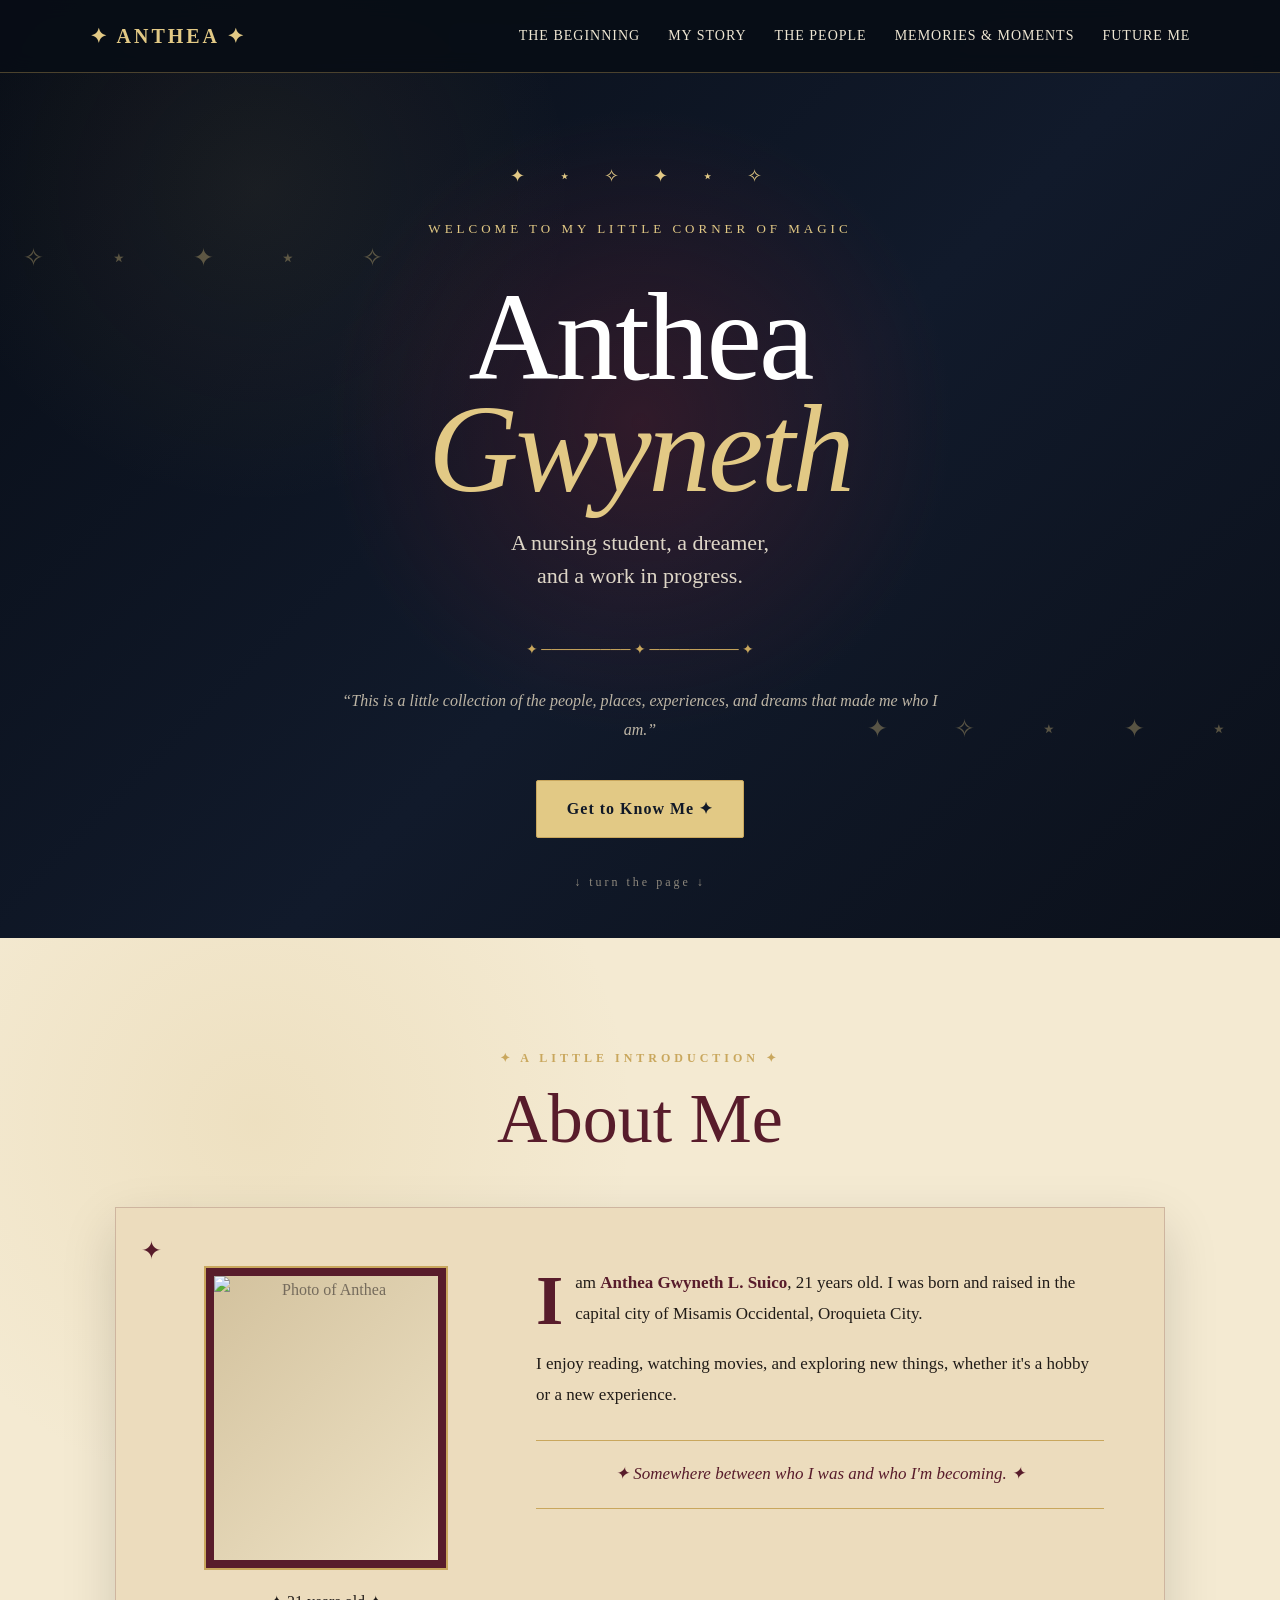
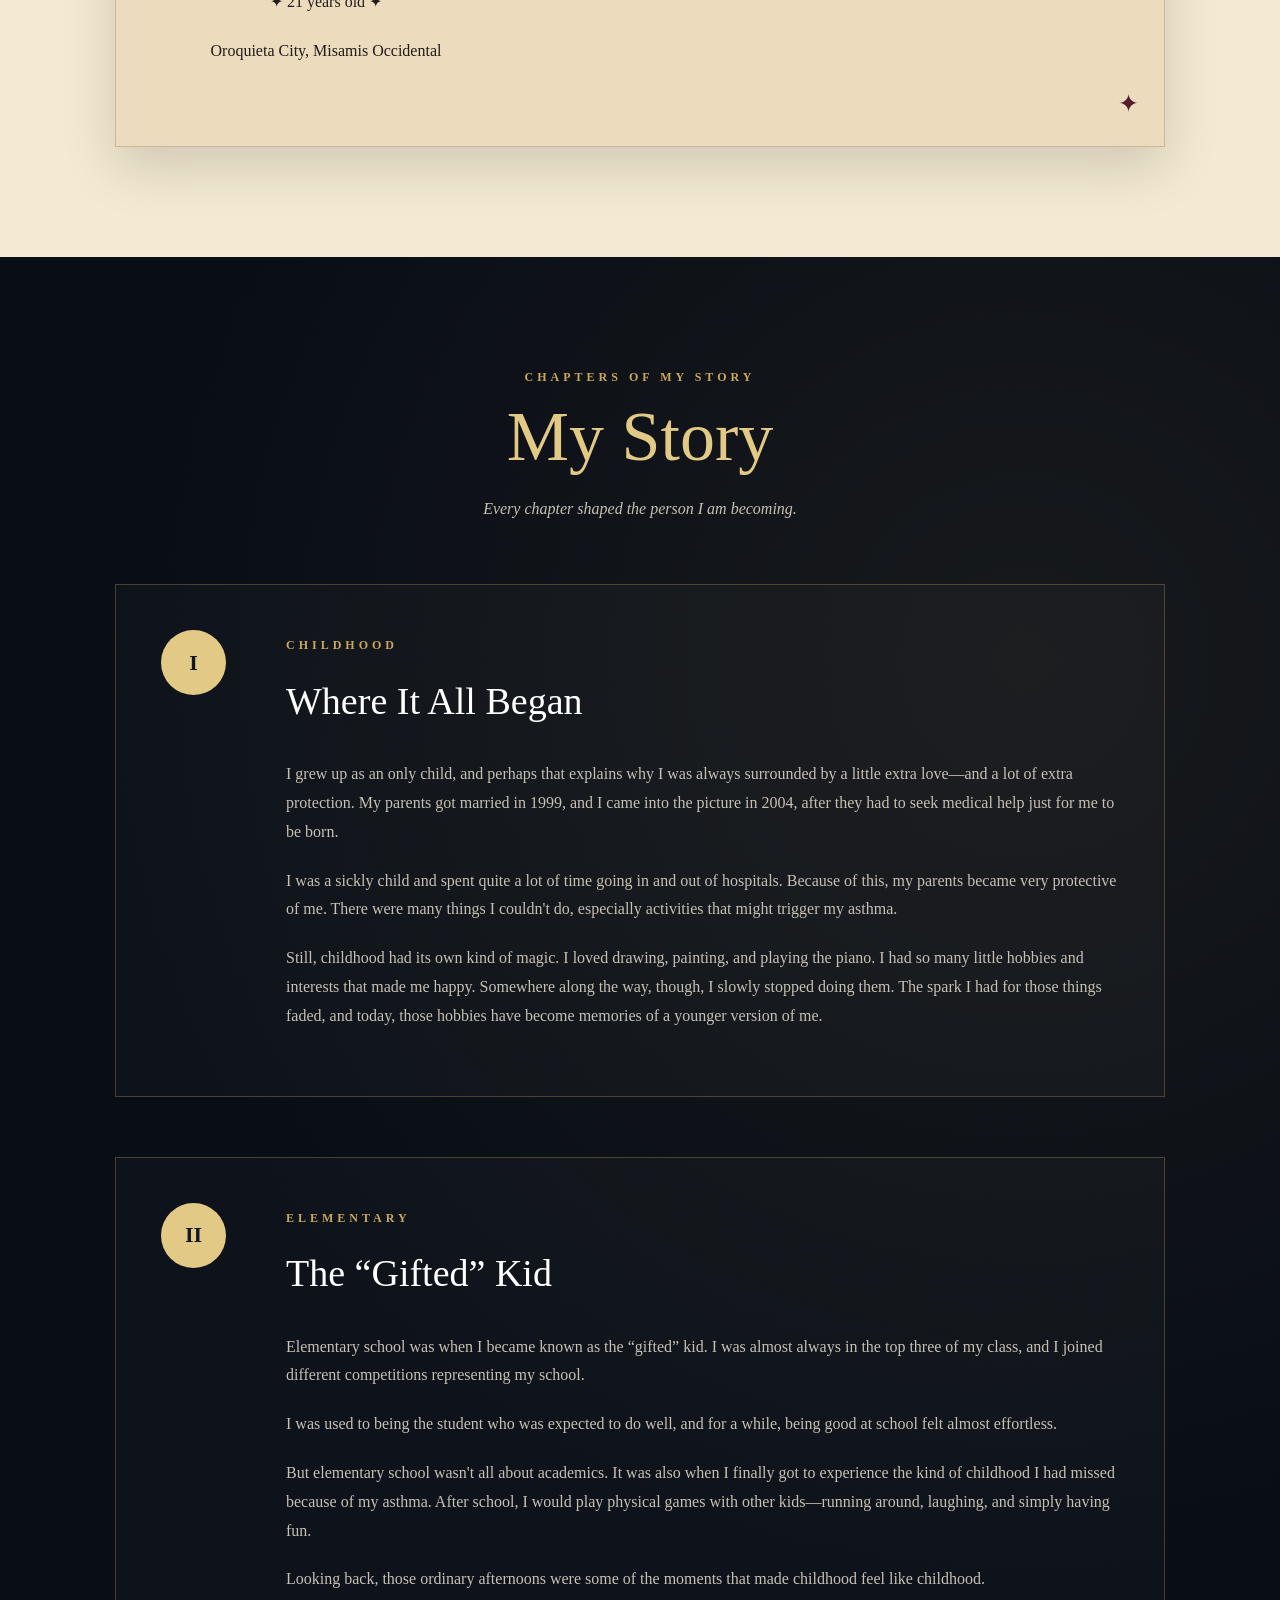
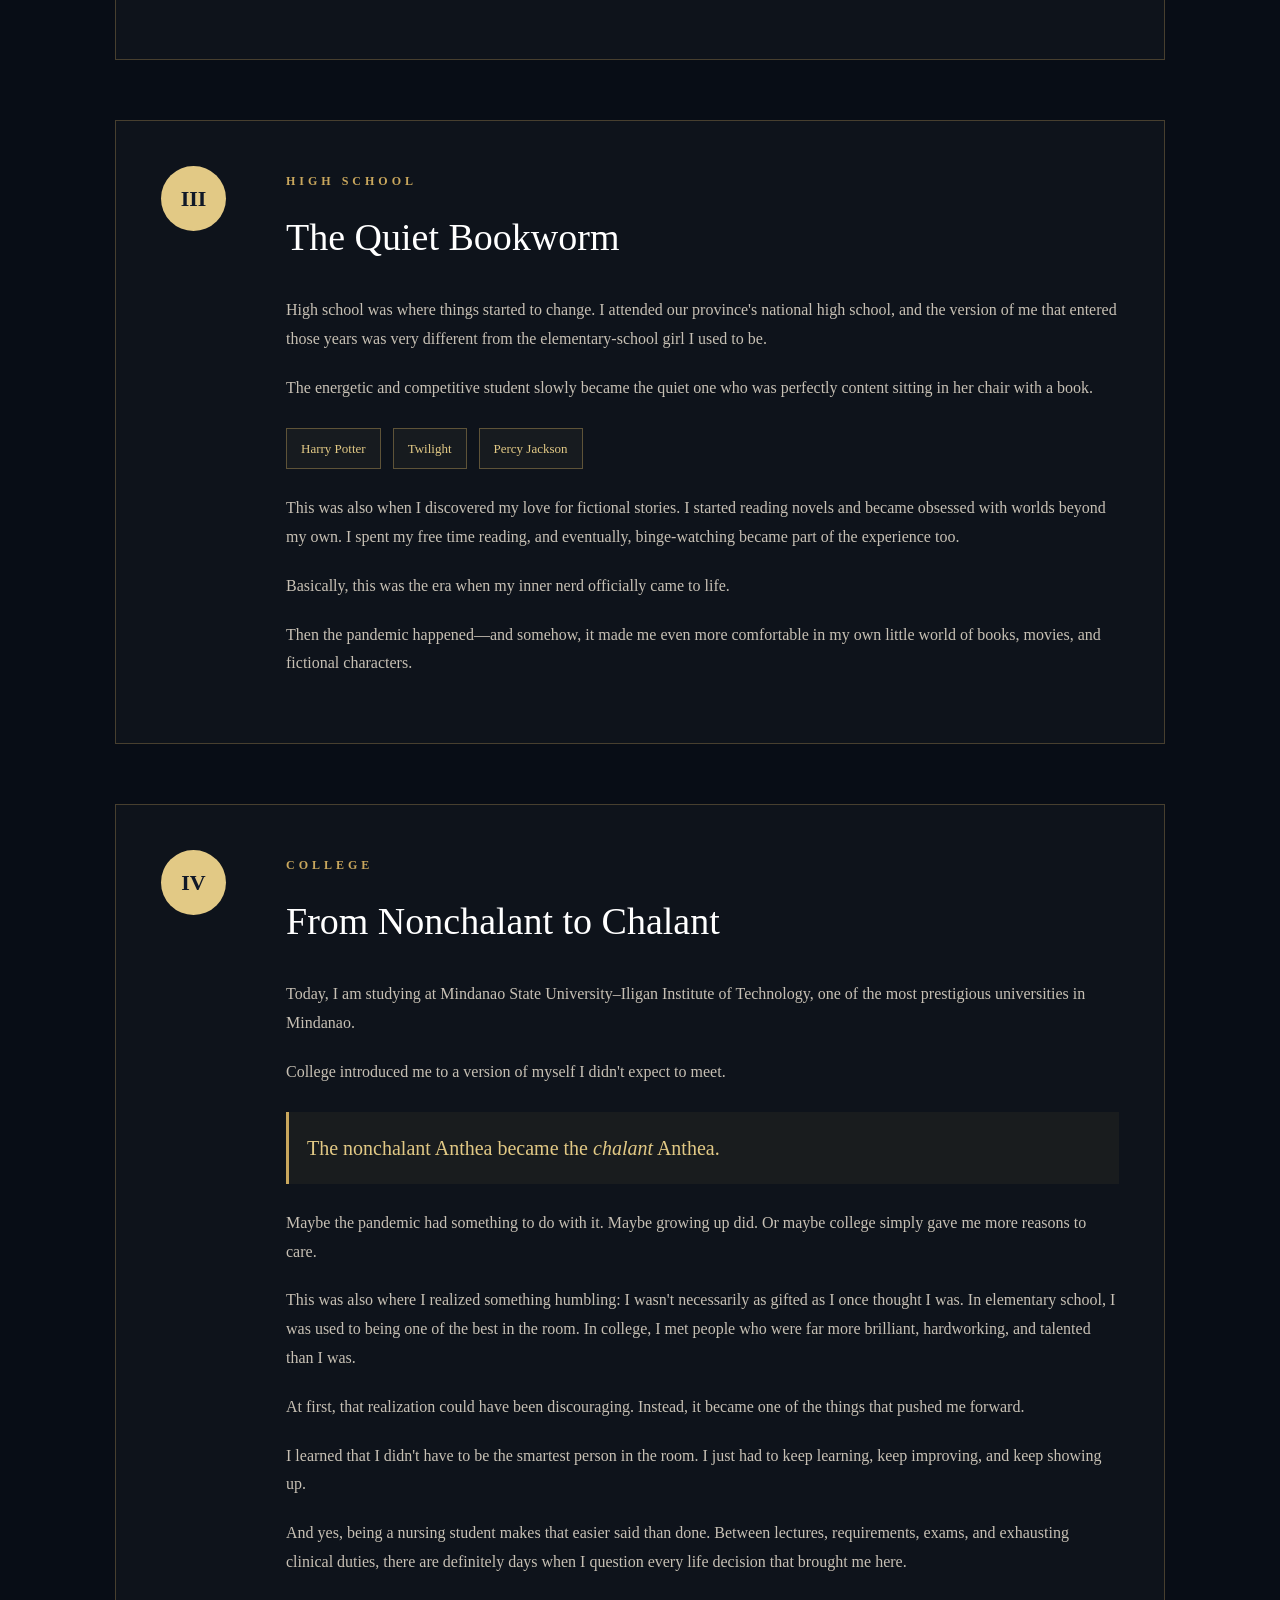
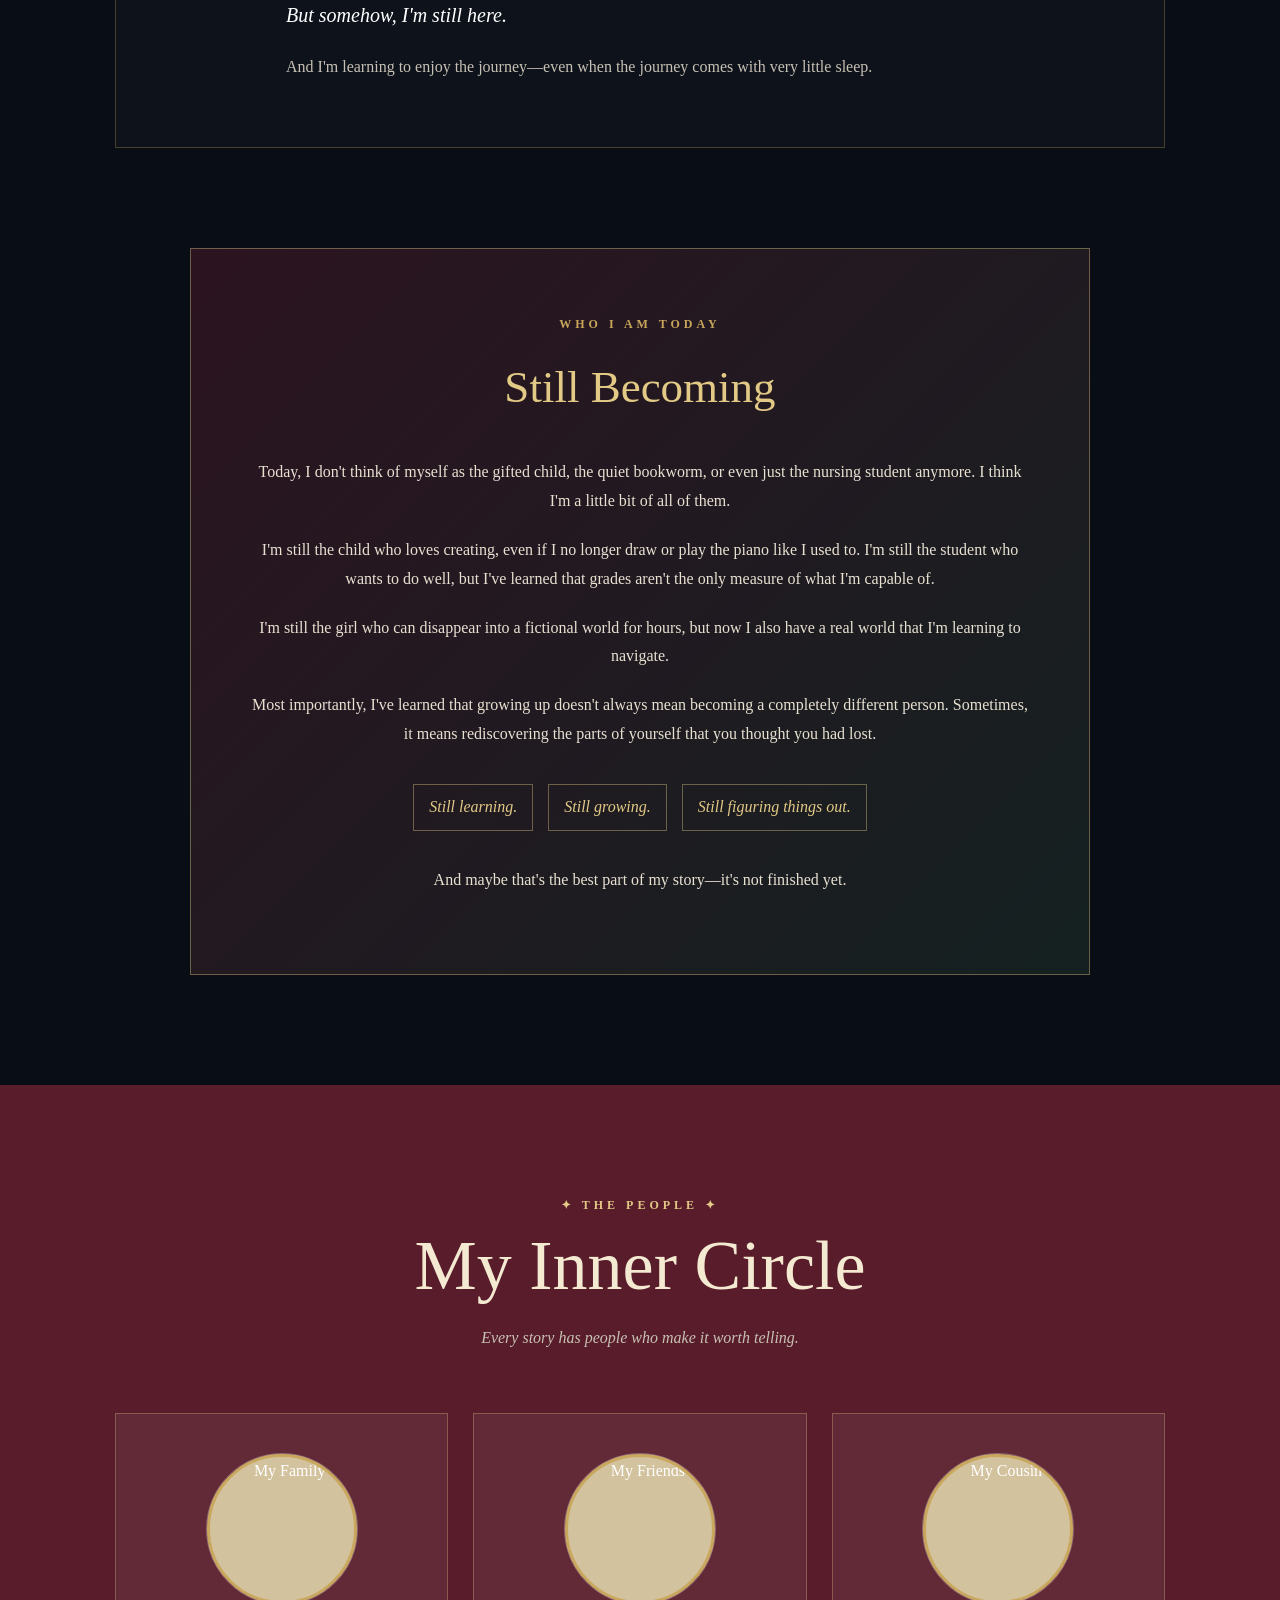
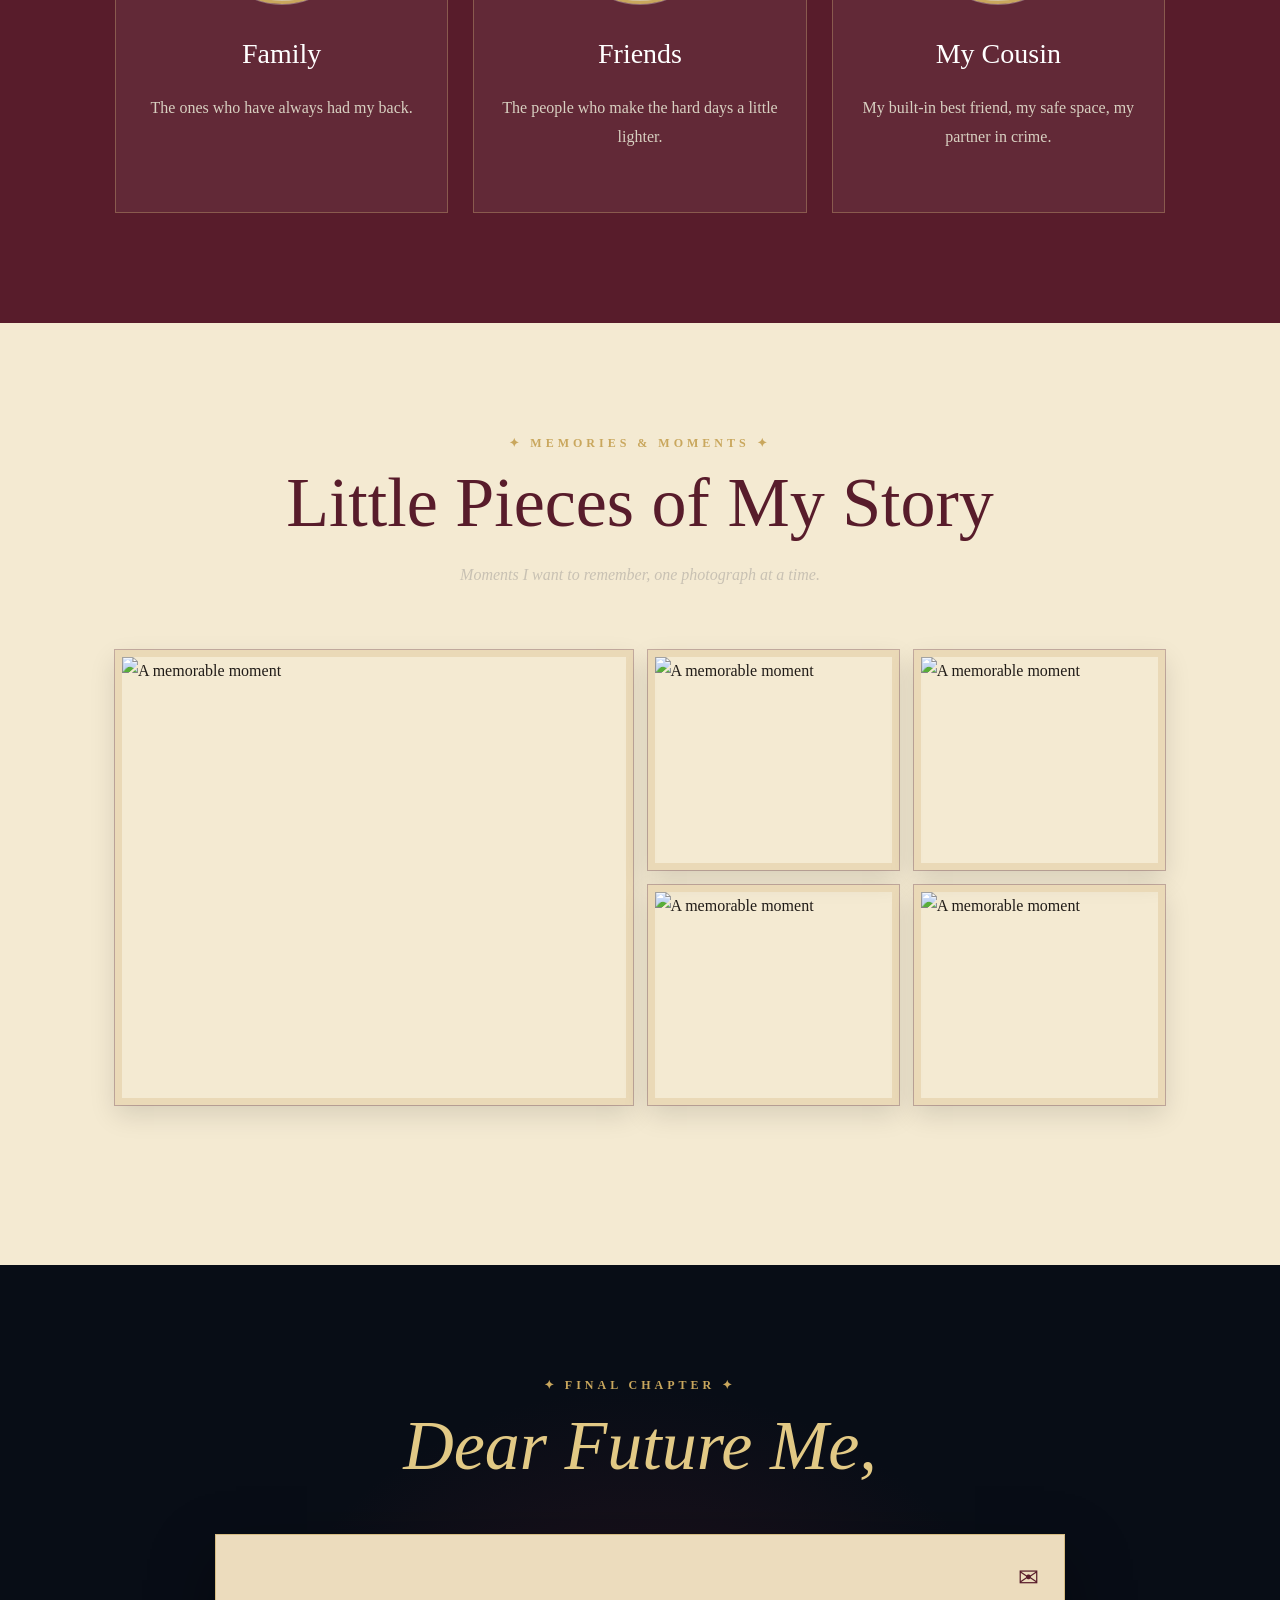
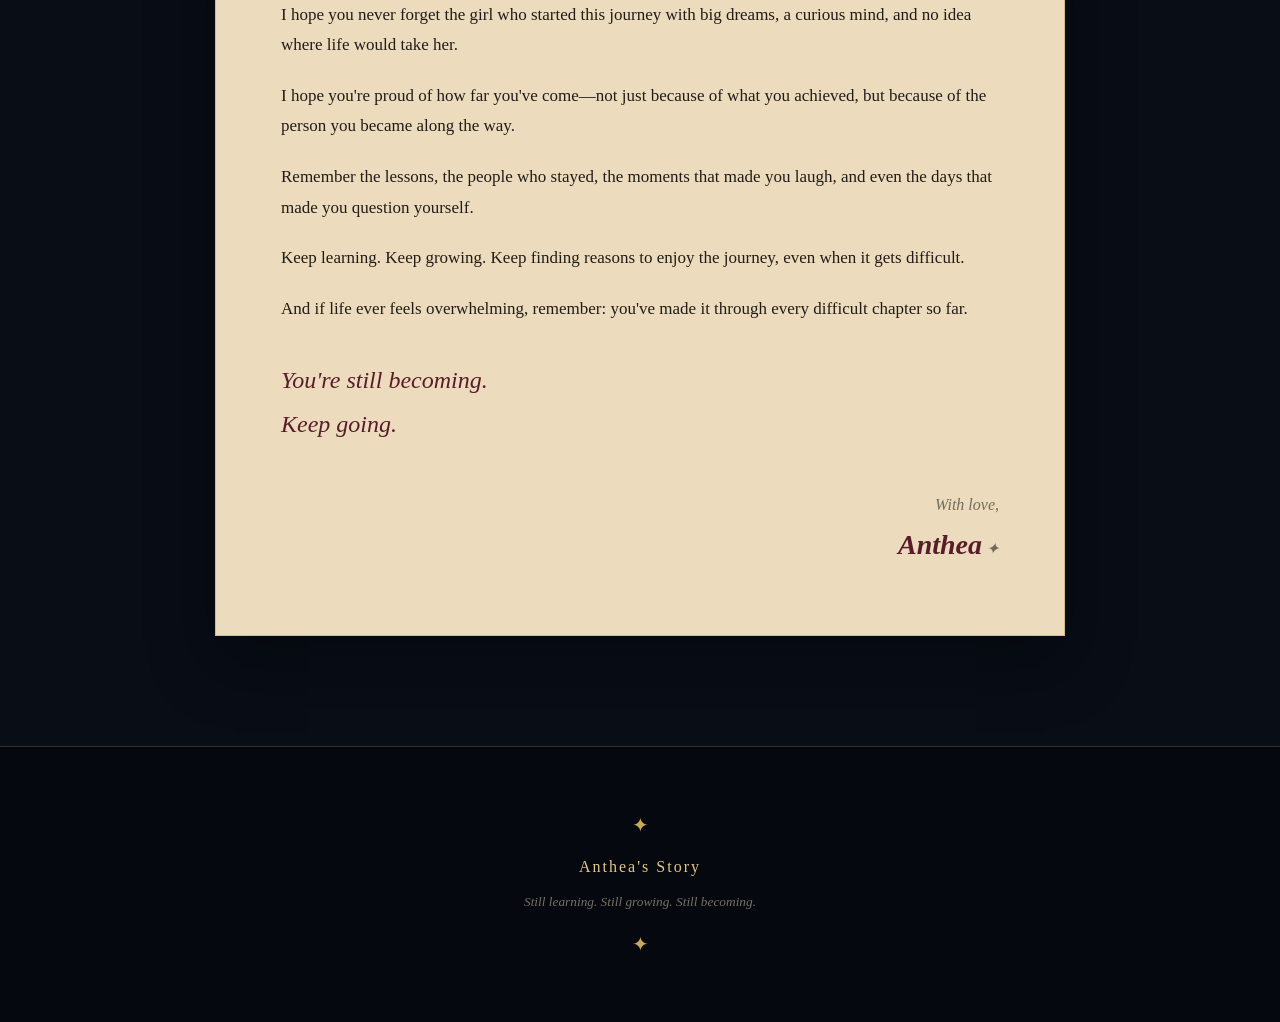
==== index.html @ e130914e "Add files via upload" ====
<!DOCTYPE html>
<html lang="en">

<head>
    <meta charset="UTF-8">
    <meta name="viewport" content="width=device-width, initial-scale=1.0">

    <title>Anthea's Story ✦</title>

    <link rel="stylesheet" href="style.css">
</head>

<body>

    <!-- ================= NAVIGATION ================= -->

    <header class="navbar">

        <a href="#home" class="logo">
            ✦ ANTHEA ✦
        </a>

        <nav>
            <a href="#home">The Beginning</a>
            <a href="#story">My Story</a>
            <a href="#people">The People</a>
            <a href="#gallery">Memories & Moments</a>
            <a href="#future">Future Me</a>
        </nav>

    </header>


    <!-- ================= HOME ================= -->

    <main>

        <section id="home" class="hero">

            <div class="stars">✦　⋆　✧　✦　⋆　✧</div>

            <p class="eyebrow">
                WELCOME TO MY LITTLE CORNER OF MAGIC
            </p>

            <h1>
                Anthea<br>
                <span>Gwyneth</span>
            </h1>

            <p class="tagline">
                A nursing student, a dreamer,<br>
                and a work in progress.
            </p>

            <div class="hero-divider">
                ✦ ───────── ✦ ───────── ✦
            </div>

            <p class="intro-quote">
                “This is a little collection of the people,
                places, experiences, and dreams that made me who I am.”
            </p>

            <a href="#about" class="magic-button">
                Get to Know Me ✦
            </a>

            <p class="scroll-hint">
                ↓ turn the page ↓
            </p>

        </section>


        <!-- ================= ABOUT ================= -->

        <section id="about" class="section parchment-section">

            <div class="chapter-label">
                ✦ A LITTLE INTRODUCTION ✦
            </div>

            <h2>About Me</h2>

            <div class="parchment">

                <div class="portrait">

    <div class="portrait-frame">
        <img src="images/anthea.png" alt="Photo of Anthea">
    </div>

    <p>✦ 21 years old ✦</p>
    <p>Oroquieta City, Misamis Occidental</p>

</div>

                <div class="about-text">

                    <p class="drop-cap">I</p>

                    <p>
                        am <strong>Anthea Gwyneth L. Suico</strong>,
                        21 years old. I was born and raised in the
                        capital city of Misamis Occidental,
                        Oroquieta City.
                    </p>

                    <p>
                        I enjoy reading, watching movies, and exploring
                        new things, whether it's a hobby or a new
                        experience.
                    </p>

                    <div class="quote-box">
                        ✦ Somewhere between who I was
                        and who I'm becoming. ✦
                    </div>

                </div>

            </div>

        </section>


        <!-- ================= MY STORY ================= -->

        <section id="story" class="section story-section">

            <div class="chapter-label">
                CHAPTERS OF MY STORY
            </div>

            <h2>My Story</h2>

            <p class="section-subtitle">
                Every chapter shaped the person I am becoming.
            </p>


            <!-- CHILDHOOD -->

            <article class="story-card">

                <div class="chapter-number">
                    I
                </div>

                <div class="story-content">

                    <span class="story-era">
                        CHILDHOOD
                    </span>

                    <h3>Where It All Began</h3>

                    <p>
                        I grew up as an only child, and perhaps that
                        explains why I was always surrounded by a little
                        extra love—and a lot of extra protection.
                        My parents got married in 1999, and I came into
                        the picture in 2004, after they had to seek
                        medical help just for me to be born.
                    </p>

                    <p>
                        I was a sickly child and spent quite a lot of
                        time going in and out of hospitals. Because of
                        this, my parents became very protective of me.
                        There were many things I couldn't do, especially
                        activities that might trigger my asthma.
                    </p>

                    <p>
                        Still, childhood had its own kind of magic.
                        I loved drawing, painting, and playing the piano.
                        I had so many little hobbies and interests that
                        made me happy. Somewhere along the way, though,
                        I slowly stopped doing them. The spark I had for
                        those things faded, and today, those hobbies have
                        become memories of a younger version of me.
                    </p>

                </div>

            </article>


            <!-- ELEMENTARY -->

            <article class="story-card reverse">

                <div class="chapter-number">
                    II
                </div>

                <div class="story-content">

                    <span class="story-era">
                        ELEMENTARY
                    </span>

                    <h3>The “Gifted” Kid</h3>

                    <p>
                        Elementary school was when I became known as the
                        “gifted” kid. I was almost always in the top three
                        of my class, and I joined different competitions
                        representing my school.
                    </p>

                    <p>
                        I was used to being the student who was expected
                        to do well, and for a while, being good at school
                        felt almost effortless.
                    </p>

                    <p>
                        But elementary school wasn't all about academics.
                        It was also when I finally got to experience the
                        kind of childhood I had missed because of my
                        asthma. After school, I would play physical games
                        with other kids—running around, laughing, and
                        simply having fun.
                    </p>

                    <p>
                        Looking back, those ordinary afternoons were some
                        of the moments that made childhood feel like
                        childhood.
                    </p>

                </div>

            </article>


            <!-- HIGH SCHOOL -->

            <article class="story-card">

                <div class="chapter-number">
                    III
                </div>

                <div class="story-content">

                    <span class="story-era">
                        HIGH SCHOOL
                    </span>

                    <h3>The Quiet Bookworm</h3>

                    <p>
                        High school was where things started to change.
                        I attended our province's national high school,
                        and the version of me that entered those years
                        was very different from the elementary-school
                        girl I used to be.
                    </p>

                    <p>
                        The energetic and competitive student slowly
                        became the quiet one who was perfectly content
                        sitting in her chair with a book.
                    </p>

                    <div class="magic-list">
                        <span>Harry Potter</span>
                        <span>Twilight</span>
                        <span>Percy Jackson</span>
                    </div>

                    <p>
                        This was also when I discovered my love for
                        fictional stories. I started reading novels and
                        became obsessed with worlds beyond my own.
                        I spent my free time reading, and eventually,
                        binge-watching became part of the experience too.
                    </p>

                    <p>
                        Basically, this was the era when my inner nerd
                        officially came to life.
                    </p>

                    <p>
                        Then the pandemic happened—and somehow, it made
                        me even more comfortable in my own little world
                        of books, movies, and fictional characters.
                    </p>

                </div>

            </article>


            <!-- COLLEGE -->

            <article class="story-card reverse">

                <div class="chapter-number">
                    IV
                </div>

                <div class="story-content">

                    <span class="story-era">
                        COLLEGE
                    </span>

                    <h3>From Nonchalant to Chalant</h3>

                    <p>
                        Today, I am studying at Mindanao State
                        University–Iligan Institute of Technology,
                        one of the most prestigious universities
                        in Mindanao.
                    </p>

                    <p>
                        College introduced me to a version of myself
                        I didn't expect to meet.
                    </p>

                    <div class="highlight">
                        The nonchalant Anthea became the
                        <em>chalant</em> Anthea.
                    </div>

                    <p>
                        Maybe the pandemic had something to do with it.
                        Maybe growing up did. Or maybe college simply
                        gave me more reasons to care.
                    </p>

                    <p>
                        This was also where I realized something humbling:
                        I wasn't necessarily as gifted as I once thought
                        I was. In elementary school, I was used to being
                        one of the best in the room. In college, I met
                        people who were far more brilliant, hardworking,
                        and talented than I was.
                    </p>

                    <p>
                        At first, that realization could have been
                        discouraging. Instead, it became one of the
                        things that pushed me forward.
                    </p>

                    <p>
                        I learned that I didn't have to be the smartest
                        person in the room. I just had to keep learning,
                        keep improving, and keep showing up.
                    </p>

                    <p>
                        And yes, being a nursing student makes that easier
                        said than done. Between lectures, requirements,
                        exams, and exhausting clinical duties, there are
                        definitely days when I question every life
                        decision that brought me here.
                    </p>

                    <p class="closing-line">
                        But somehow, I'm still here.
                    </p>

                    <p>
                        And I'm learning to enjoy the journey—even when
                        the journey comes with very little sleep.
                    </p>

                </div>

            </article>


            <!-- TODAY -->

            <article class="today-card">

                <span class="story-era">
                    WHO I AM TODAY
                </span>

                <h3>Still Becoming</h3>

                <p>
                    Today, I don't think of myself as the gifted child,
                    the quiet bookworm, or even just the nursing student
                    anymore. I think I'm a little bit of all of them.
                </p>

                <p>
                    I'm still the child who loves creating, even if I no
                    longer draw or play the piano like I used to.
                    I'm still the student who wants to do well, but I've
                    learned that grades aren't the only measure of what
                    I'm capable of.
                </p>

                <p>
                    I'm still the girl who can disappear into a fictional
                    world for hours, but now I also have a real world that
                    I'm learning to navigate.
                </p>

                <p>
                    Most importantly, I've learned that growing up doesn't
                    always mean becoming a completely different person.
                    Sometimes, it means rediscovering the parts of yourself
                    that you thought you had lost.
                </p>

                <div class="still-becoming">

                    <span>Still learning.</span>
                    <span>Still growing.</span>
                    <span>Still figuring things out.</span>

                </div>

                <p>
                    And maybe that's the best part of my story—it's not
                    finished yet.
                </p>

            </article>

        </section>


        <!-- ================= THE PEOPLE ================= -->

<section id="people" class="section people-section">

    <div class="chapter-label">
        ✦ THE PEOPLE ✦
    </div>

    <h2>My Inner Circle</h2>

    <p class="section-subtitle">
        Every story has people who make it worth telling.
    </p>


    <div class="people-grid">

        <div class="person-card">

            <div class="person-image">
                <img src="images/family final.jpeg" alt="My Family">
            </div>

            <h3>Family</h3>

            <p>
                The ones who have always had my back.
            </p>

        </div>


        <div class="person-card">

            <div class="person-image">
                <img src="images/friends.JPG" alt="My Friends">
            </div>

            <h3>Friends</h3>

            <p>
                The people who make the hard days a little lighter.
            </p>

        </div>


        <div class="person-card">

    <div class="person-image">
        <img src="images/cousin.JPG" alt="My Cousin">
    </div>

    <h3>My Cousin</h3>

    <p>
        My built-in best friend, my safe space,
        my partner in crime.
    </p>

</div>

</section>


        <!-- ================= GALLERY ================= -->

        <section id="gallery" class="section gallery-section">

    <div class="chapter-label">
        ✦ MEMORIES & MOMENTS ✦
    </div>

    <h2>Little Pieces of My Story</h2>

    <p class="section-subtitle">
        Moments I want to remember, one photograph at a time.
    </p>

    <div class="gallery-grid">

        <div class="gallery-item large">
            <img src="images/gallery 1.JPG" alt="A memorable moment">
        </div>

        <div class="gallery-item">
            <img src="images/gallery 2.JPG" alt="A memorable moment">
        </div>

        <div class="gallery-item">
            <img src="images/gallery 3.JPG" alt="A memorable moment">
        </div>

        <div class="gallery-item">
            <img src="images/gallery 4.JPG" alt="A memorable moment">
        </div>

        <div class="gallery-item">
            <img src="images/gallery 5.PNG" alt="A memorable moment">
        </div>

    </div>

</section>


        <!-- ================= FUTURE SELF ================= -->

        <section id="future" class="section future-section">

            <div class="chapter-label">
                ✦ FINAL CHAPTER ✦
            </div>

            <h2>Dear Future Me,</h2>

            <div class="letter">

                <p>
                    I hope you never forget the girl who started this
                    journey with big dreams, a curious mind, and no idea
                    where life would take her.
                </p>

                <p>
                    I hope you're proud of how far you've come—not just
                    because of what you achieved, but because of the person
                    you became along the way.
                </p>

                <p>
                    Remember the lessons, the people who stayed, the
                    moments that made you laugh, and even the days that
                    made you question yourself.
                </p>

                <p>
                    Keep learning. Keep growing. Keep finding reasons to
                    enjoy the journey, even when it gets difficult.
                </p>

                <p>
                    And if life ever feels overwhelming, remember:
                    you've made it through every difficult chapter so far.
                </p>

                <p class="letter-ending">
                    You're still becoming.<br>
                    Keep going.
                </p>

                <div class="signature">
                    With love,<br>
                    <strong>Anthea</strong> ✦
                </div>

            </div>

        </section>

    </main>


    <!-- ================= FOOTER ================= -->

    <footer>

        <div class="footer-symbol">
            ✦
        </div>

        <p>
            Anthea's Story
        </p>

        <small>
            Still learning. Still growing. Still becoming.
        </small>

        <div class="footer-symbol">
            ✦
        </div>

    </footer>


</body>
</html>
---- style.css ----
/* =====================================================
   ANTHEA'S MAGICAL JOURNAL
   Harry Potter-inspired / magical academic aesthetic
===================================================== */


/* =========================
   ROOT VARIABLES
========================= */

:root {
    --navy: #101827;
    --deep-navy: #080d16;
    --burgundy: #581c2b;
    --burgundy-light: #7d3042;
    --green: #263d32;
    --gold: #c9a75d;
    --gold-light: #e2c985;
    --cream: #f4ead2;
    --parchment: #ead9b7;
    --ink: #211c18;
    --muted: #756b5c;
}


/* =========================
   RESET
========================= */

* {
    margin: 0;
    padding: 0;
    box-sizing: border-box;
}

html {
    scroll-behavior: smooth;
}

body {
    font-family: Georgia, "Times New Roman", serif;
    color: var(--ink);
    background: var(--deep-navy);
    line-height: 1.8;
}

a {
    text-decoration: none;
}

p {
    margin-bottom: 20px;
}


/* =========================
   NAVIGATION
========================= */

.navbar {
    position: fixed;
    top: 0;
    left: 0;

    width: 100%;

    padding: 18px 7%;

    display: flex;
    justify-content: space-between;
    align-items: center;

    background: rgba(8, 13, 22, 0.94);

    border-bottom: 1px solid rgba(201, 167, 93, 0.35);

    z-index: 1000;

    backdrop-filter: blur(10px);
}

.logo {
    color: var(--gold-light);

    font-size: 20px;
    font-weight: bold;

    letter-spacing: 3px;
}

.navbar nav {
    display: flex;
    gap: 28px;
}

.navbar nav a {
    color: #eee6d3;

    font-size: 14px;

    text-transform: uppercase;

    letter-spacing: 1px;

    transition: 0.3s;
}

.navbar nav a:hover {
    color: var(--gold-light);
}


/* =========================
   HERO
========================= */

.hero {
    min-height: 100vh;

    padding: 160px 20px 100px;

    display: flex;
    flex-direction: column;
    justify-content: center;
    align-items: center;

    text-align: center;

    position: relative;

    overflow: hidden;

    color: white;

    background:
        radial-gradient(
            circle at 50% 45%,
            rgba(88, 28, 43, 0.45),
            transparent 38%
        ),
        radial-gradient(
            circle at 20% 20%,
            rgba(201, 167, 93, 0.08),
            transparent 25%
        ),
        linear-gradient(
            135deg,
            #080d16,
            #111a2b 55%,
            #0b101a
        );
}


/* decorative stars */

.hero::before,
.hero::after {
    content: "✦   ✧   ⋆   ✦   ⋆   ✧";

    position: absolute;

    color: rgba(226, 201, 133, 0.35);

    font-size: 25px;

    letter-spacing: 30px;

    animation: floatStars 8s ease-in-out infinite;
}

.hero::before {
    top: 25%;
    left: -5%;
}

.hero::after {
    bottom: 20%;
    right: -5%;

    animation-delay: 2s;
}

@keyframes floatStars {

    0%,
    100% {
        transform: translateY(0);
        opacity: 0.4;
    }

    50% {
        transform: translateY(-15px);
        opacity: 0.8;
    }
}

.stars {
    color: var(--gold-light);

    font-size: 18px;

    letter-spacing: 8px;

    margin-bottom: 25px;
}

.eyebrow {
    color: var(--gold-light);

    font-size: 13px;

    letter-spacing: 4px;

    text-transform: uppercase;
}

.hero h1 {
    margin: 20px 0;

    font-size: clamp(65px, 10vw, 125px);

    line-height: 0.9;

    font-weight: normal;

    letter-spacing: -3px;
}

.hero h1 span {
    color: var(--gold-light);

    font-style: italic;
}

.tagline {
    font-size: 22px;

    color: #ded6c7;

    line-height: 1.5;
}

.hero-divider {
    color: var(--gold);

    margin: 25px 0;

    font-size: 14px;
}

.intro-quote {
    max-width: 600px;

    color: #bdb5a5;

    font-size: 16px;

    font-style: italic;
}

.magic-button {
    display: inline-block;

    margin-top: 15px;

    padding: 14px 30px;

    color: var(--navy);

    background: var(--gold-light);

    border: 1px solid var(--gold);

    border-radius: 2px;

    font-weight: bold;

    letter-spacing: 1px;

    transition: 0.3s;
}

.magic-button:hover {
    background: white;

    transform: translateY(-3px);

    box-shadow:
        0 0 20px rgba(226, 201, 133, 0.25);
}

.scroll-hint {
    position: absolute;

    bottom: 25px;

    color: #8e887d;

    font-size: 12px;

    letter-spacing: 3px;
}


/* =========================
   GENERAL SECTIONS
========================= */

.section {
    padding: 110px 8%;

    position: relative;
}

.chapter-label {
    margin-bottom: 10px;

    color: var(--gold);

    text-align: center;

    font-size: 12px;

    font-weight: bold;

    letter-spacing: 4px;
}

.section h2 {
    margin-bottom: 20px;

    text-align: center;

    font-size: clamp(40px, 6vw, 70px);

    line-height: 1.1;

    font-weight: normal;

    color: var(--burgundy);
}

.section-subtitle {
    max-width: 650px;

    margin: 0 auto 60px;

    text-align: center;

    color: #c8c1b3;

    font-style: italic;
}


/* =========================
   ABOUT
========================= */

.parchment-section {
    background:
        radial-gradient(
            circle at 20% 20%,
            rgba(201, 167, 93, 0.15),
            transparent 30%
        ),
        var(--cream);
}

.parchment {
    max-width: 1050px;

    margin: 50px auto 0;

    padding: 60px;

    display: grid;

    grid-template-columns: 300px 1fr;

    gap: 60px;

    background:
        linear-gradient(
            rgba(255, 255, 255, 0.08),
            rgba(255, 255, 255, 0.08)
        ),
        var(--parchment);

    border: 1px solid rgba(88, 28, 43, 0.2);

    box-shadow:
        0 20px 50px rgba(0, 0, 0, 0.15);

    position: relative;
}

.parchment::before,
.parchment::after {
    content: "✦";

    position: absolute;

    color: var(--burgundy);

    font-size: 25px;
}

.parchment::before {
    top: 20px;
    left: 25px;
}

.parchment::after {
    bottom: 20px;
    right: 25px;
}

.portrait {
    text-align: center;
}

.portrait-frame {
    width: 240px;
    height: 300px;

    margin: 0 auto 20px;

    display: flex;
    align-items: center;
    justify-content: center;

    color: var(--muted);

    border: 8px solid var(--burgundy);

    outline: 2px solid var(--gold);

    background:
        linear-gradient(
            135deg,
            #d3c29e,
            #eee2c5
        );
}

.portrait-frame img {
    width: 100%;
    height: 100%;
    object-fit: cover;
    display: block;
}
}

.portrait p {
    color: var(--muted);

    font-size: 14px;
}

.about-text {
    position: relative;

    font-size: 17px;
}

.drop-cap {
    float: left;

    margin: 8px 12px 0 0;

    color: var(--burgundy);

    font-size: 70px;

    line-height: 0.7;

    font-weight: bold;
}

.about-text strong {
    color: var(--burgundy);
}

.quote-box {
    margin-top: 30px;

    padding: 18px;

    text-align: center;

    color: var(--burgundy);

    border-top: 1px solid var(--gold);

    border-bottom: 1px solid var(--gold);

    font-style: italic;
}


/* =========================
   STORY
========================= */

.story-section {
    background:
        radial-gradient(
            circle at 80% 10%,
            rgba(201, 167, 93, 0.08),
            transparent 25%
        ),
        var(--deep-navy);

    color: #e8e1d2;
}

.story-section h2 {
    color: var(--gold-light);
}

.story-card {
    max-width: 1050px;

    margin: 60px auto;

    display: grid;

    grid-template-columns: 90px 1fr;

    gap: 35px;

    padding: 45px;

    border: 1px solid rgba(201, 167, 93, 0.3);

    background: rgba(255, 255, 255, 0.025);

    transition: 0.3s;
}

.story-card:hover {
    border-color: rgba(226, 201, 133, 0.7);

    transform: translateY(-4px);
}

.chapter-number {
    width: 65px;
    height: 65px;

    display: flex;
    align-items: center;
    justify-content: center;

    color: var(--navy);

    background: var(--gold-light);

    border-radius: 50%;

    font-family: Georgia, serif;

    font-size: 22px;

    font-weight: bold;
}

.story-era {
    color: var(--gold);

    font-size: 12px;

    font-weight: bold;

    letter-spacing: 4px;
}

.story-content h3 {
    margin: 8px 0 25px;

    color: white;

    font-size: 38px;

    font-weight: normal;
}

.story-content p {
    color: #c7c0b4;

    font-size: 16px;
}

.magic-list {
    display: flex;

    flex-wrap: wrap;

    gap: 12px;

    margin: 25px 0;
}

.magic-list span {
    padding: 8px 14px;

    color: var(--gold-light);

    border: 1px solid rgba(201, 167, 93, 0.4);

    background: rgba(201, 167, 93, 0.05);

    font-size: 13px;
}

.highlight {
    margin: 25px 0;

    padding: 18px;

    color: var(--gold-light);

    border-left: 3px solid var(--gold);

    background: rgba(201, 167, 93, 0.06);

    font-size: 20px;
}

.closing-line {
    color: white !important;

    font-size: 20px !important;

    font-style: italic;
}

.today-card {
    max-width: 900px;

    margin: 100px auto 0;

    padding: 60px;

    text-align: center;

    background:
        linear-gradient(
            135deg,
            rgba(88, 28, 43, 0.45),
            rgba(38, 61, 50, 0.4)
        );

    border: 1px solid rgba(226, 201, 133, 0.4);
}

.today-card h3 {
    margin: 10px 0 30px;

    color: var(--gold-light);

    font-size: 45px;

    font-weight: normal;
}

.still-becoming {
    display: flex;

    justify-content: center;

    flex-wrap: wrap;

    gap: 15px;

    margin: 35px 0;
}

.still-becoming span {
    padding: 8px 15px;

    color: var(--gold-light);

    border: 1px solid rgba(226, 201, 133, 0.4);

    font-style: italic;
}


/* =========================
   PEOPLE
========================= */

.people-section {
    background: var(--burgundy);

    color: white;
}

.people-section .chapter-label {
    color: var(--gold-light);
}

.people-section h2 {
    color: var(--cream);
}

.people-grid {
    max-width: 1050px;

    margin: 50px auto 0;

    display: grid;

    grid-template-columns: repeat(3, 1fr);

    gap: 25px;
}

.person-card {
    padding: 40px 25px;

    text-align: center;

    background: rgba(255, 255, 255, 0.06);

    border: 1px solid rgba(226, 201, 133, 0.3);

    transition: 0.3s;
}

.person-card:hover {
    transform: translateY(-8px);

    background: rgba(255, 255, 255, 0.1);
}

.person-symbol {
    margin-bottom: 20px;

    color: var(--gold-light);

    font-size: 45px;
}

.person-card h3 {
    margin-bottom: 15px;

    color: white;

    font-size: 28px;

    font-weight: normal;
}

.person-card p {
    color: #d8d0c1;
}


/* =========================
   GALLERY
========================= */

.gallery-section {
    background: var(--cream);
}

.gallery-section h2 {
    color: var(--burgundy);
}

.dark-subtitle {
    color: var(--muted);
}

.gallery-grid {
    max-width: 1050px;

    margin: 50px auto;

    display: grid;

    grid-template-columns: repeat(4, 1fr);

    grid-auto-rows: 220px;

    gap: 15px;
}

.gallery-item {
    overflow: hidden;

    border: 7px solid var(--parchment);

    outline: 1px solid rgba(88, 28, 43, 0.3);

    box-shadow: 0 10px 25px rgba(0, 0, 0, 0.12);
}

.gallery-item.large {
    grid-column: span 2;

    grid-row: span 2;
}

.gallery-item img {
    width: 100%;
    height: 100%;
    display: block;
    object-fit: cover;
}

.photo-placeholder {
    width: 100%;
    height: 100%;

    display: flex;
    align-items: center;
    justify-content: center;

    color: var(--muted);

    background:
        repeating-linear-gradient(
            45deg,
            #dfd0ac,
            #dfd0ac 10px,
            #e6d9bb 10px,
            #e6d9bb 20px
        );
}

.photo-placeholder span {
    padding: 10px;

    border: 1px dashed var(--muted);

    font-size: 12px;

    letter-spacing: 3px;
}

.gallery-note {
    text-align: center;

    color: var(--muted);

    font-style: italic;
}


/* =========================
   FUTURE LETTER
========================= */

.future-section {
    background:
        radial-gradient(
            circle at center,
            rgba(88, 28, 43, 0.45),
            transparent 50%
        ),
        var(--deep-navy);

    color: #ddd5c5;
}

.future-section h2 {
    color: var(--gold-light);

    font-style: italic;
}

.letter {
    max-width: 850px;

    margin: 50px auto 0;

    padding: 65px;

    color: var(--ink);

    background:
        linear-gradient(
            rgba(255, 255, 255, 0.08),
            rgba(255, 255, 255, 0.08)
        ),
        var(--parchment);

    border: 1px solid rgba(201, 167, 93, 0.6);

    box-shadow:
        0 25px 60px rgba(0, 0, 0, 0.35);

    position: relative;
}

.letter::before {
    content: "✉";

    position: absolute;

    top: 20px;
    right: 25px;

    color: var(--burgundy);

    font-size: 25px;
}

.letter p {
    font-size: 17px;
}

.letter-ending {
    margin-top: 35px;

    color: var(--burgundy);

    font-size: 24px !important;

    font-style: italic;
}

.signature {
    margin-top: 45px;

    color: var(--muted);

    font-style: italic;

    text-align: right;
}

.signature strong {
    color: var(--burgundy);

    font-size: 28px;
}


/* =========================
   FOOTER
========================= */

footer {
    padding: 50px 20px;

    text-align: center;

    color: #aaa293;

    background: #05080e;

    border-top: 1px solid rgba(201, 167, 93, 0.25);
}

.footer-symbol {
    margin: 10px;

    color: var(--gold);

    font-size: 20px;
}

footer p {
    margin-bottom: 5px;

    color: var(--gold-light);

    letter-spacing: 2px;
}

footer small {
    color: #777166;

    font-style: italic;
}


/* =========================
   RESPONSIVE DESIGN
========================= */

@media (max-width: 900px) {

    .navbar {
        padding: 15px 5%;
    }

    .navbar nav {
        gap: 15px;
    }

    .navbar nav a {
        font-size: 11px;
    }

    .parchment {
        grid-template-columns: 1fr;

        padding: 40px;

        text-align: center;
    }

    .story-card {
        grid-template-columns: 1fr;

        padding: 35px;
    }

    .chapter-number {
        margin: auto;
    }

    .people-grid {
        grid-template-columns: 1fr;
    }

    .gallery-grid {
        grid-template-columns: repeat(2, 1fr);
    }

    .gallery-item.large {
        grid-column: span 2;
    }
}


@media (max-width: 650px) {

    .navbar {
        position: relative;

        flex-direction: column;

        gap: 15px;
    }

    .navbar nav {
        flex-wrap: wrap;

        justify-content: center;

        gap: 12px;
    }

    .hero {
        padding-top: 100px;
    }

    .hero h1 {
        font-size: 65px;
    }

    .tagline {
        font-size: 18px;
    }

    .section {
        padding: 80px 5%;
    }

    .parchment {
        padding: 25px;
    }

    .story-content h3 {
        font-size: 30px;
    }

    .today-card {
        padding: 35px 25px;
    }

    .today-card h3 {
        font-size: 35px;
    }

    .gallery-grid {
        display: grid;

        grid-template-columns: 1fr;

        grid-auto-rows: 220px;
    }

    .gallery-item.large {
        grid-column: span 1;

        grid-row: span 1;
    }

    .letter {
        padding: 35px 25px;
    }

}

/* PEOPLE SECTION IMAGES */

.person-image {
    width: 150px;
    height: 150px;
    margin: 0 auto 25px;

    border-radius: 50%;
    overflow: hidden;

    border: 3px solid var(--gold);
    outline: 1px solid rgba(255, 255, 255, 0.3);

    background: #d3c29e;
}

.person-image img {
    width: 100%;
    height: 100%;

    object-fit: cover;
    display: block;

    transition: transform 0.4s ease;
}

.person-card:hover .person-image img {
    transform: scale(1.08);
}
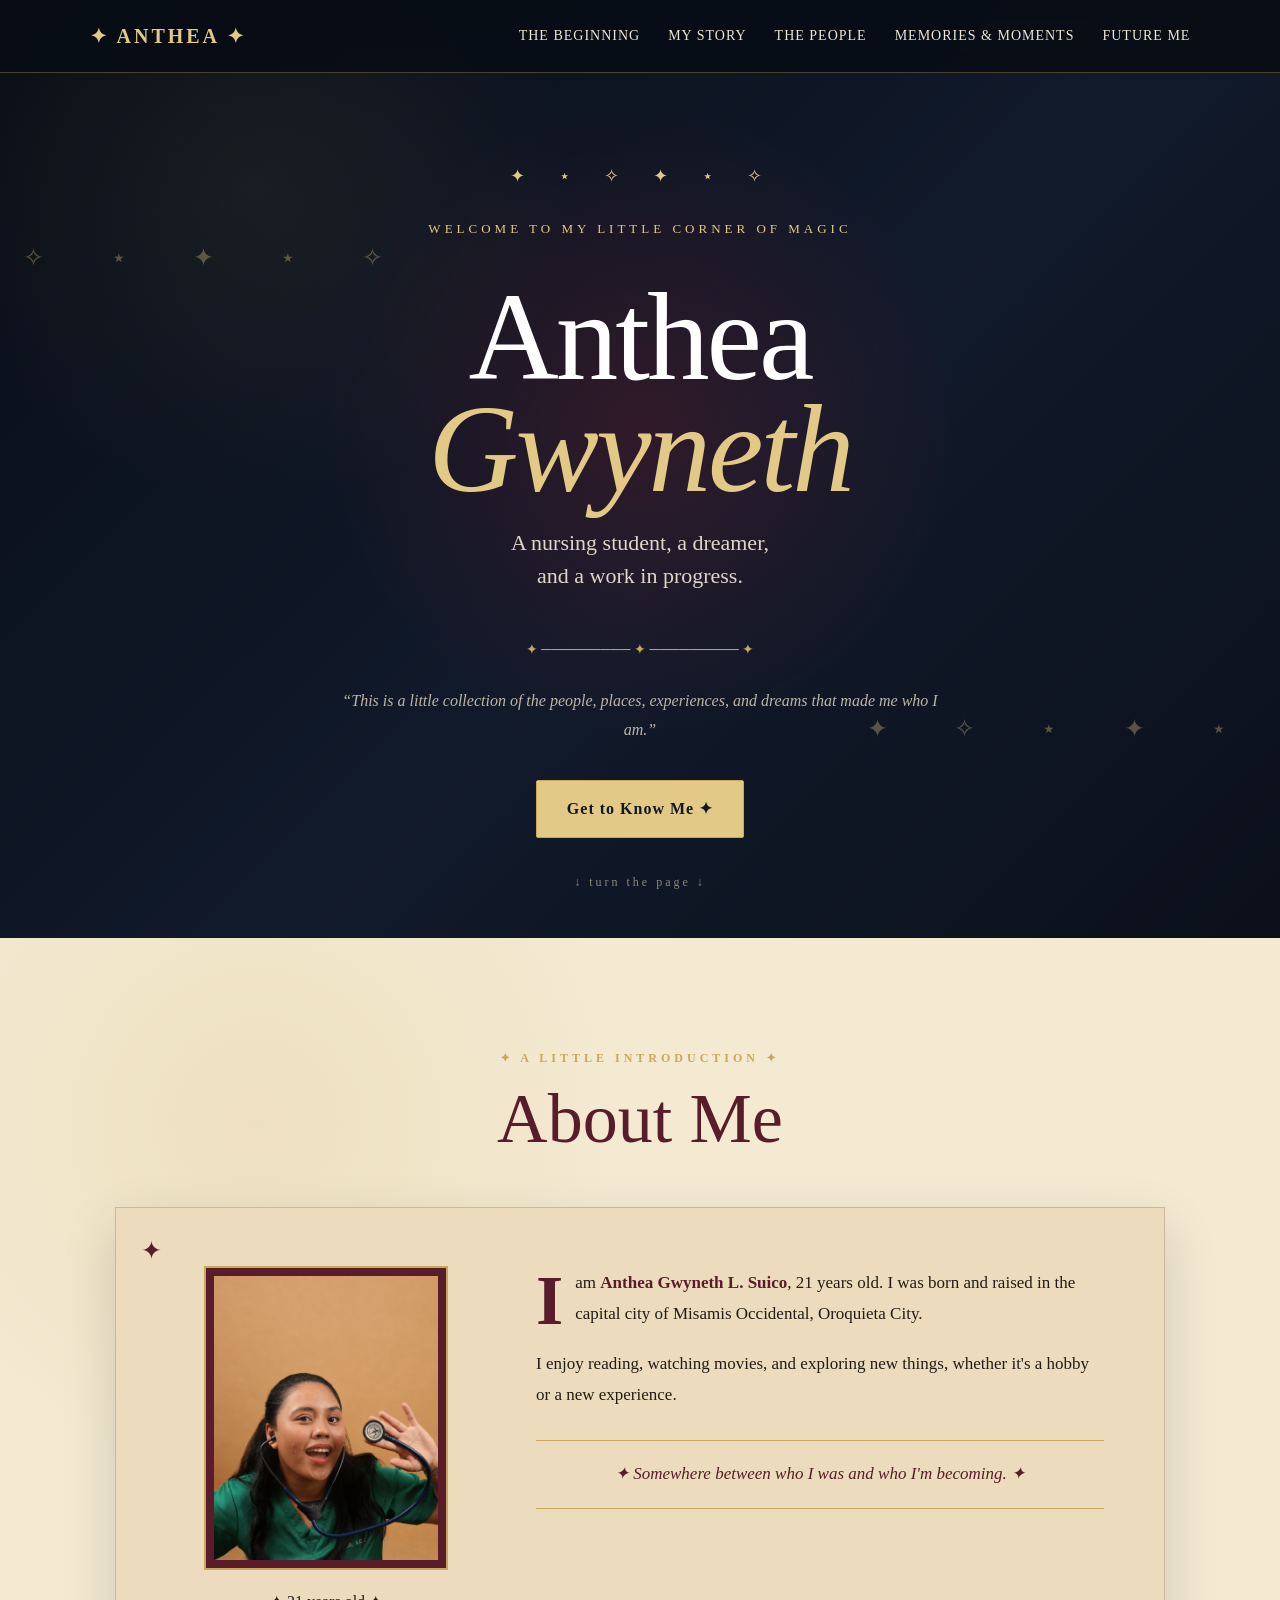
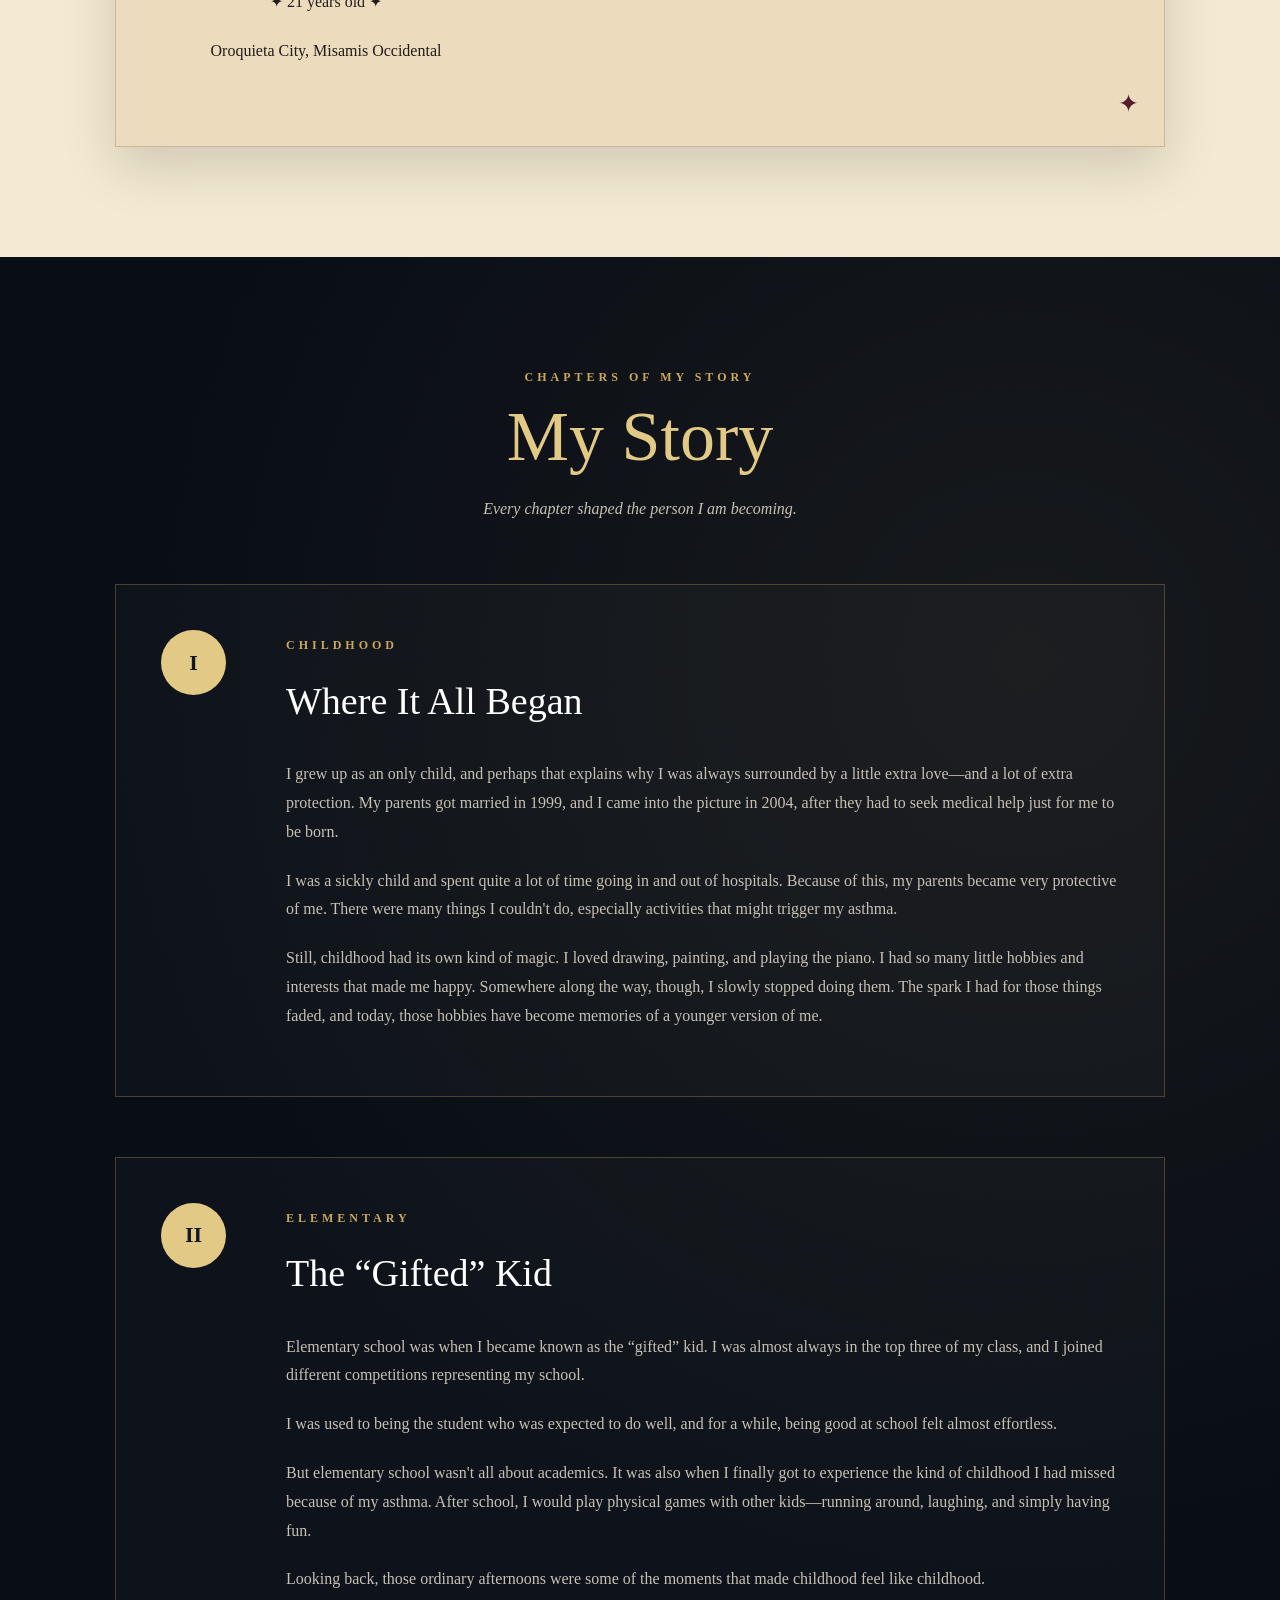
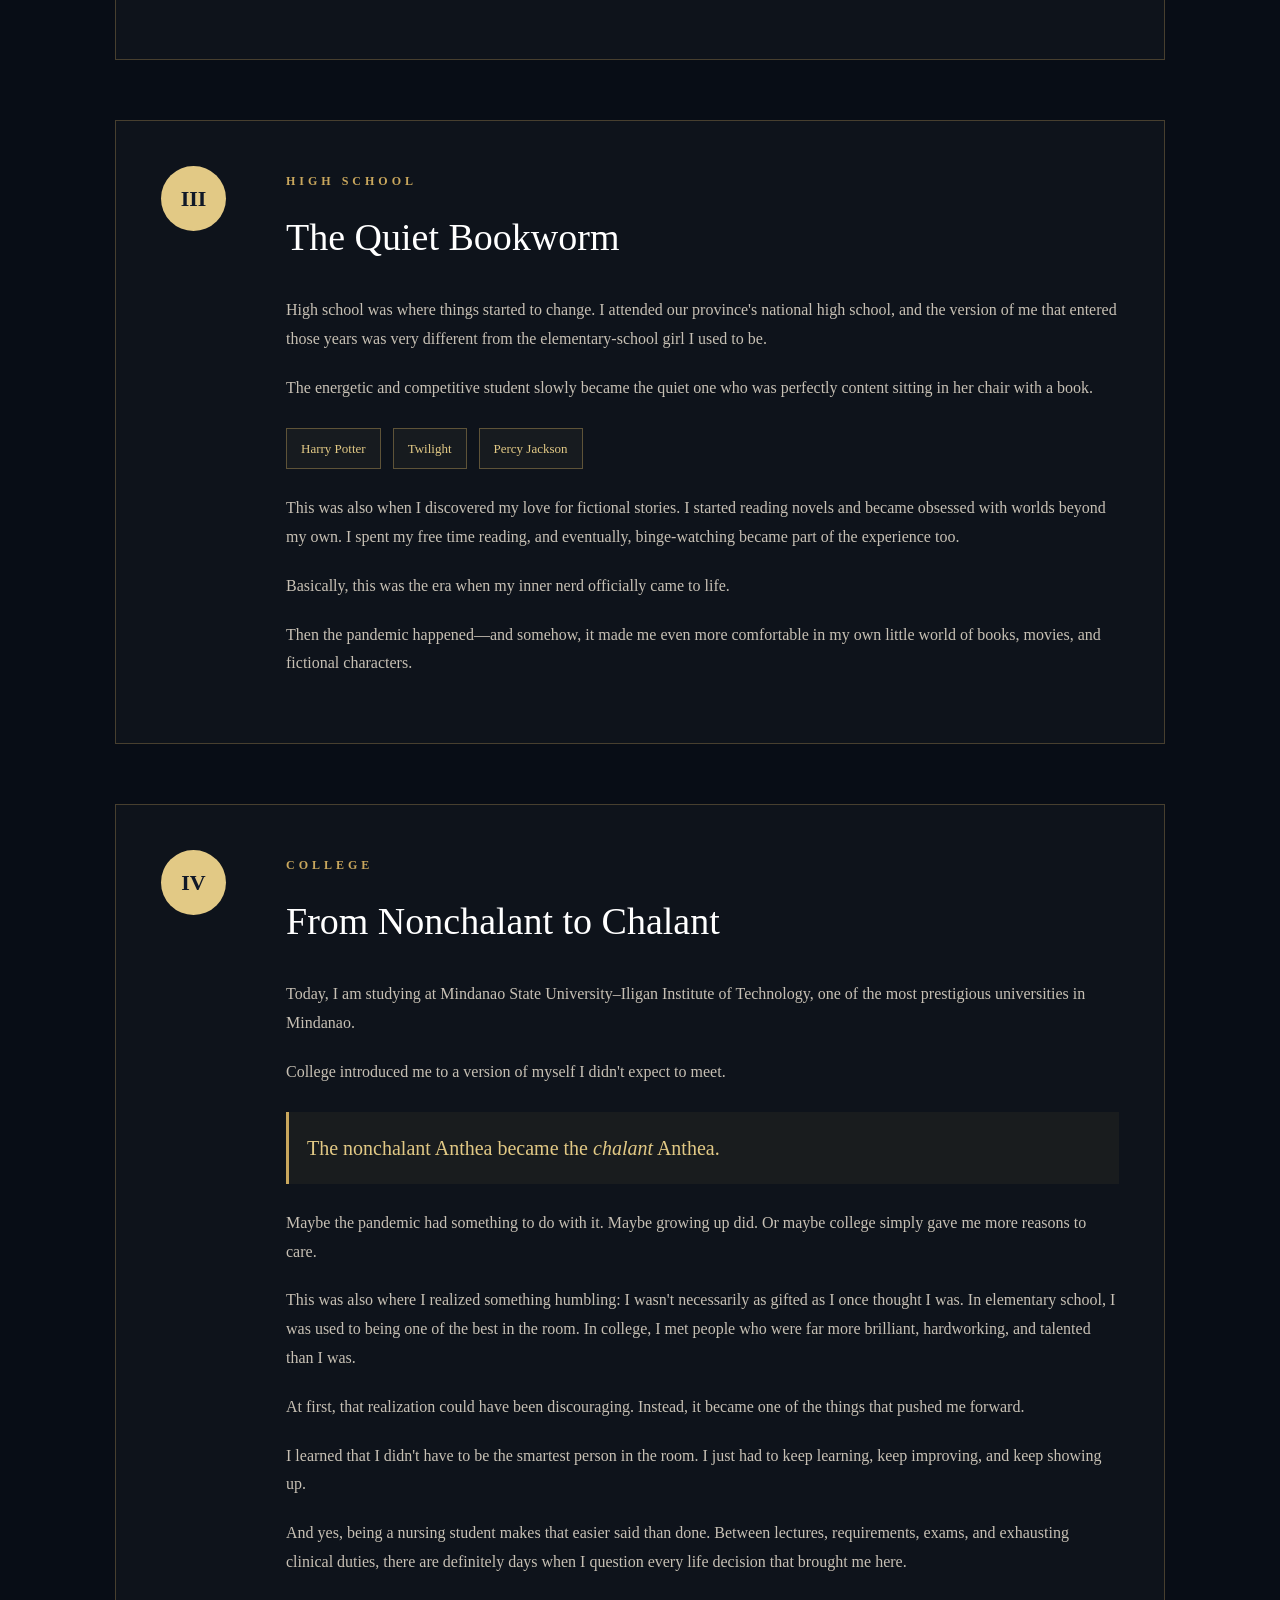
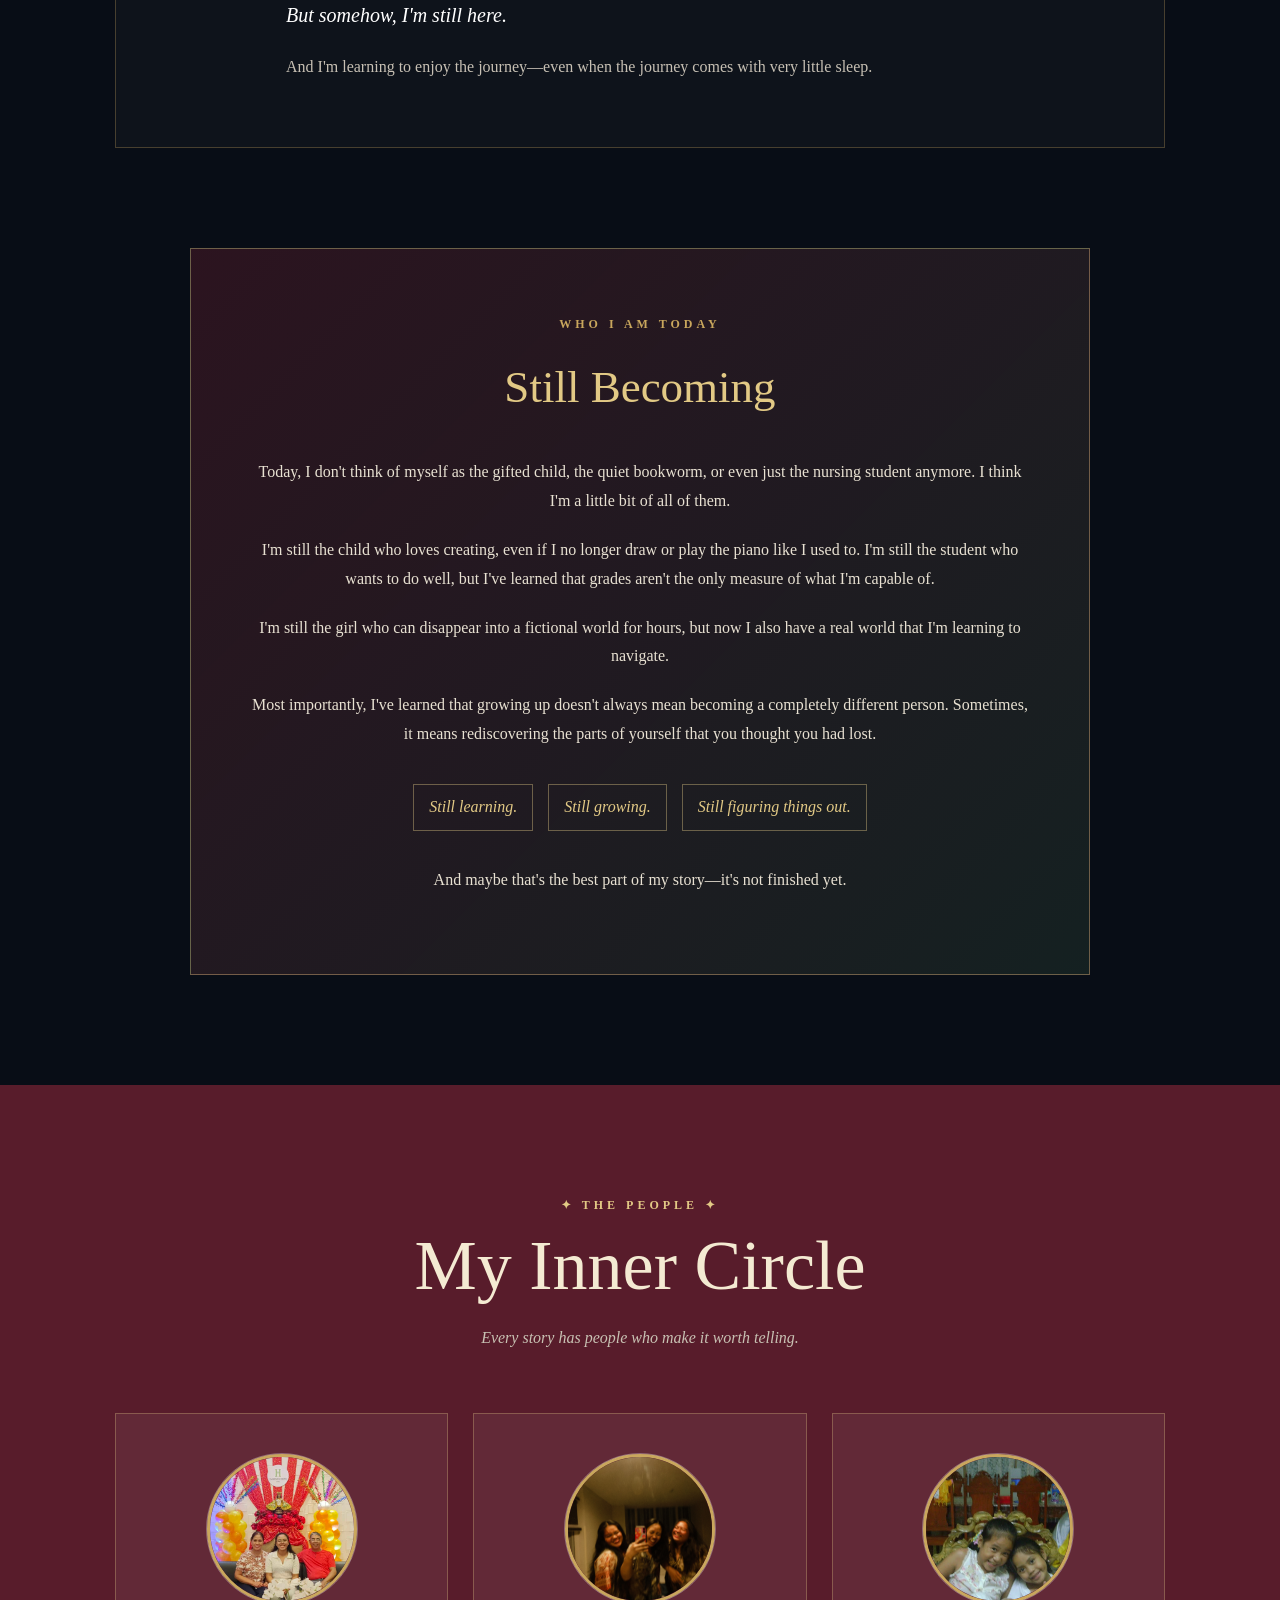
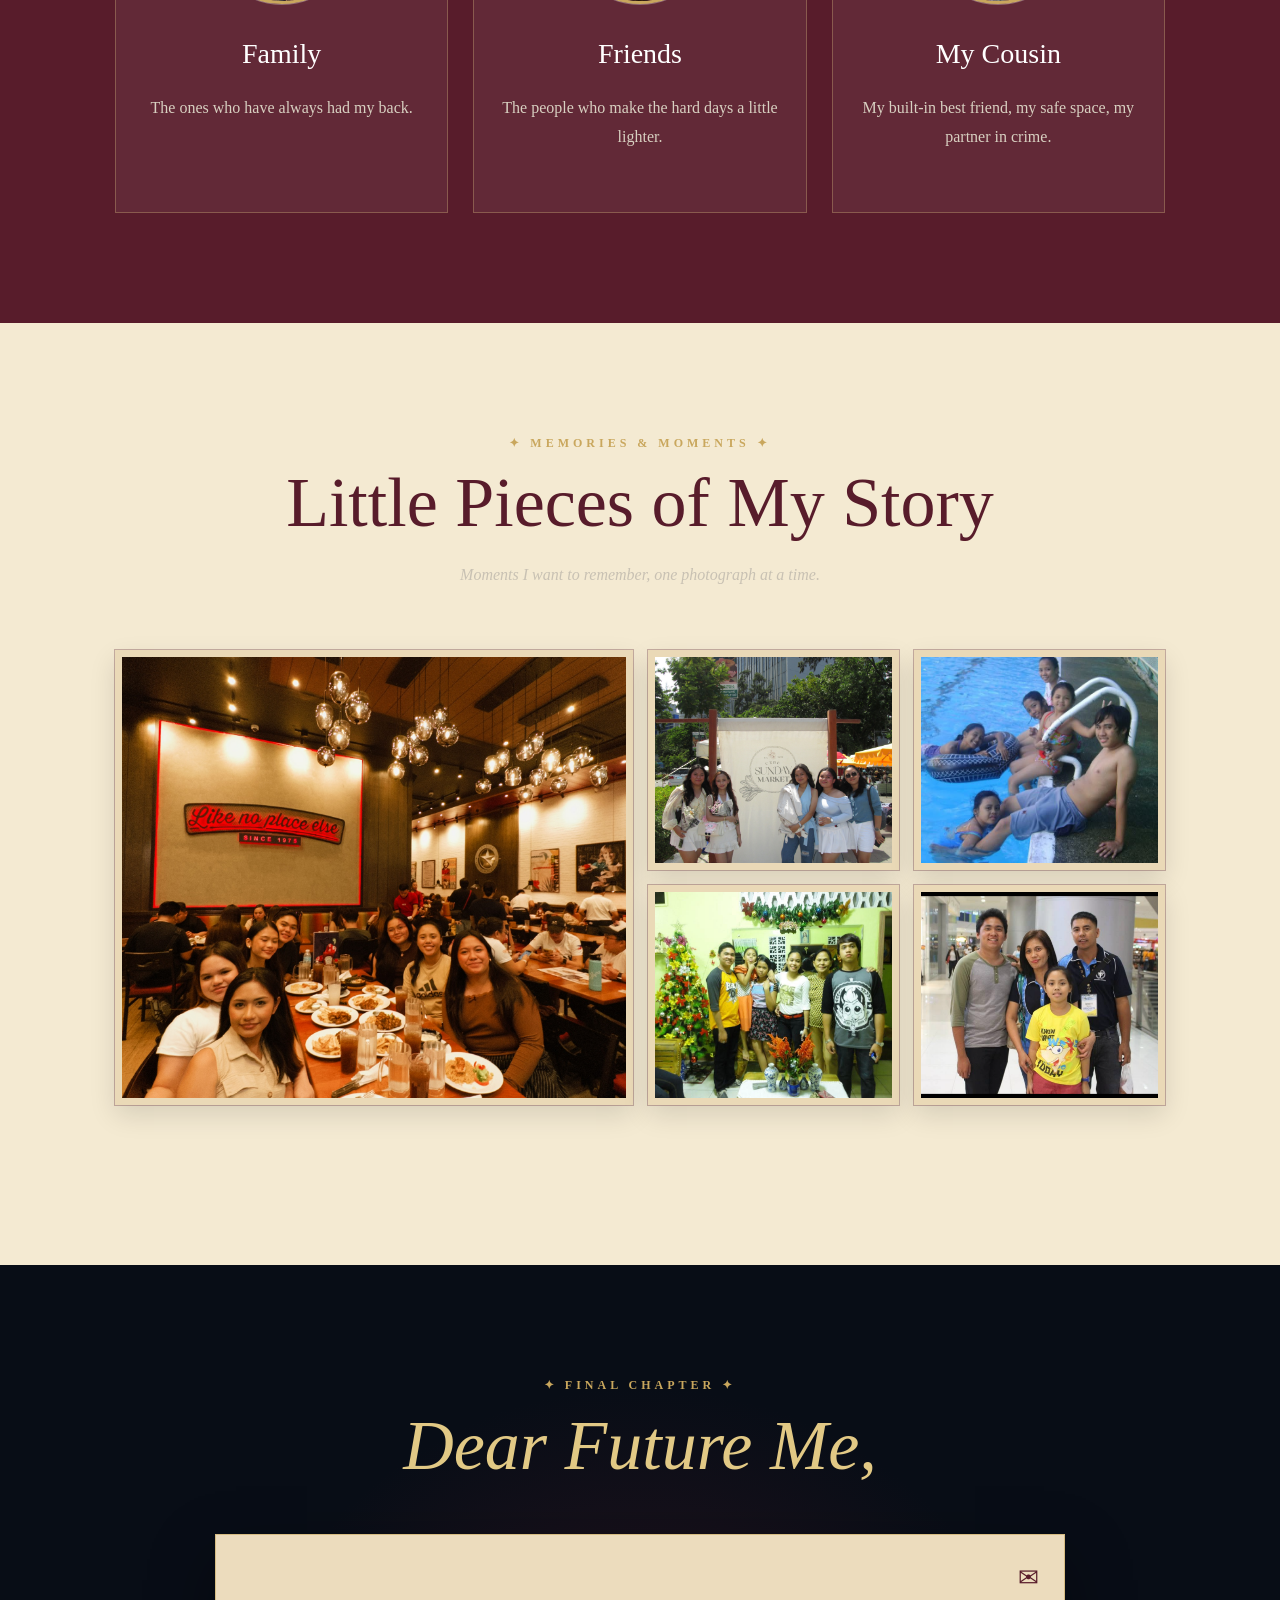
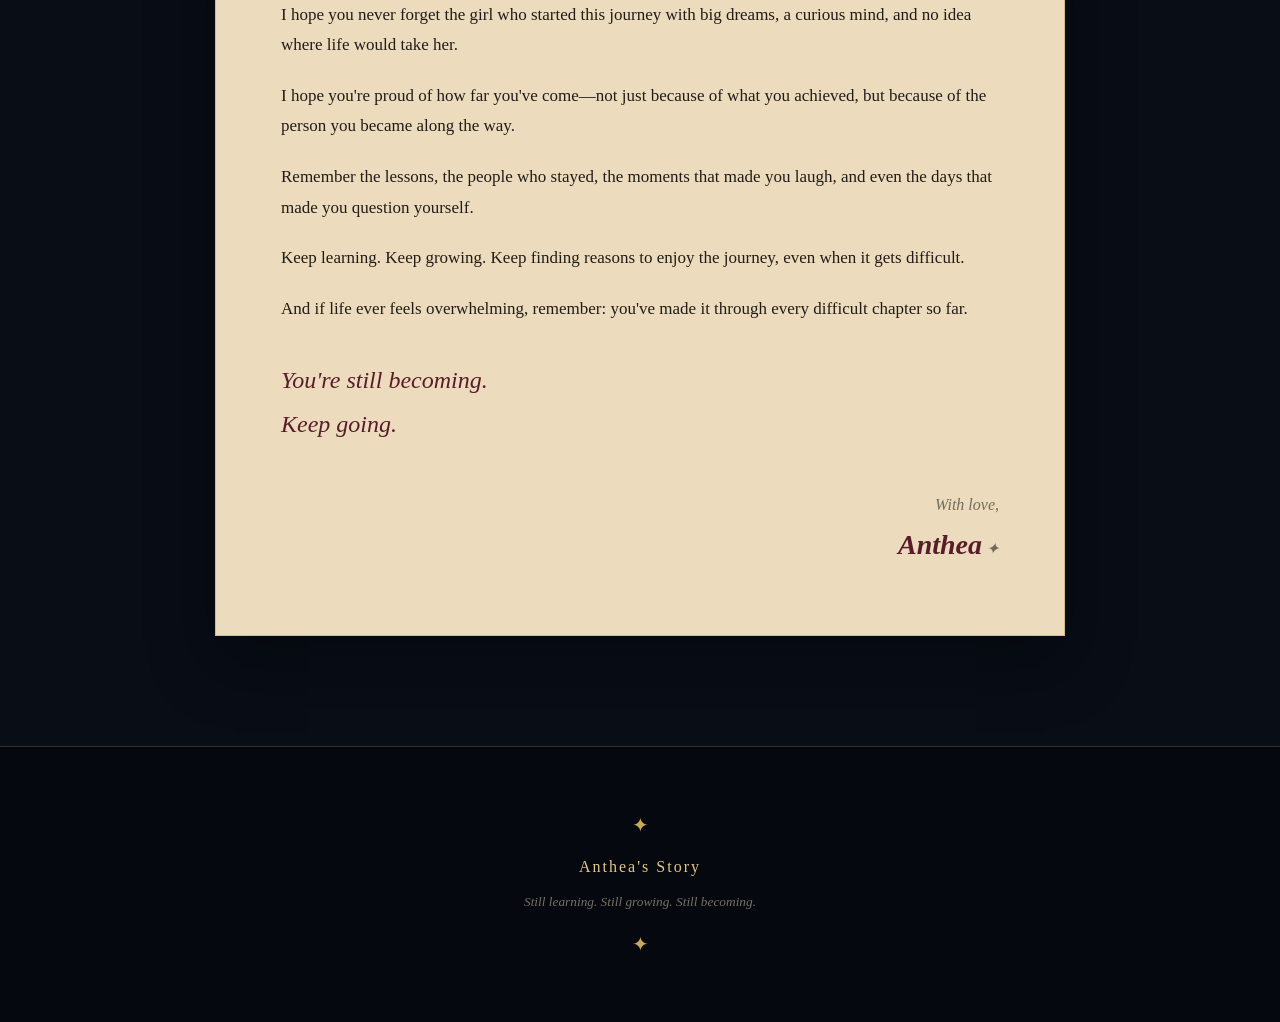
==== commit 1997093b: "Add website images and update HTML" ====
--- a/index.html
+++ b/index.html
@@ -454,7 +454,7 @@
         <div class="person-card">
 
             <div class="person-image">
-                <img src="images/family final.jpeg" alt="My Family">
+                <img src="images/familyfinal.jpeg" alt="My Family">
             </div>
 
             <h3>Family</h3>
@@ -469,7 +469,7 @@
         <div class="person-card">
 
             <div class="person-image">
-                <img src="images/friends.JPG" alt="My Friends">
+                <img src="images/friends.jpg" alt="My Friends">
             </div>
 
             <h3>Friends</h3>
@@ -484,7 +484,7 @@
         <div class="person-card">
 
     <div class="person-image">
-        <img src="images/cousin.JPG" alt="My Cousin">
+        <img src="images/cousin.jpg" alt="My Cousin">
     </div>
 
     <h3>My Cousin</h3>
@@ -516,23 +516,23 @@
     <div class="gallery-grid">
 
         <div class="gallery-item large">
-            <img src="images/gallery 1.JPG" alt="A memorable moment">
+            <img src="images/gallery1.jpg" alt="A memorable moment">
         </div>
 
         <div class="gallery-item">
-            <img src="images/gallery 2.JPG" alt="A memorable moment">
+            <img src="images/gallery2.jpg" alt="A memorable moment">
         </div>
 
         <div class="gallery-item">
-            <img src="images/gallery 3.JPG" alt="A memorable moment">
+            <img src="images/gallery3.jpg" alt="A memorable moment">
         </div>
 
         <div class="gallery-item">
-            <img src="images/gallery 4.JPG" alt="A memorable moment">
+            <img src="images/gallery4.jpg" alt="A memorable moment">
         </div>
 
         <div class="gallery-item">
-            <img src="images/gallery 5.PNG" alt="A memorable moment">
+            <img src="images/gallery5.png" alt="A memorable moment">
         </div>
 
     </div>
